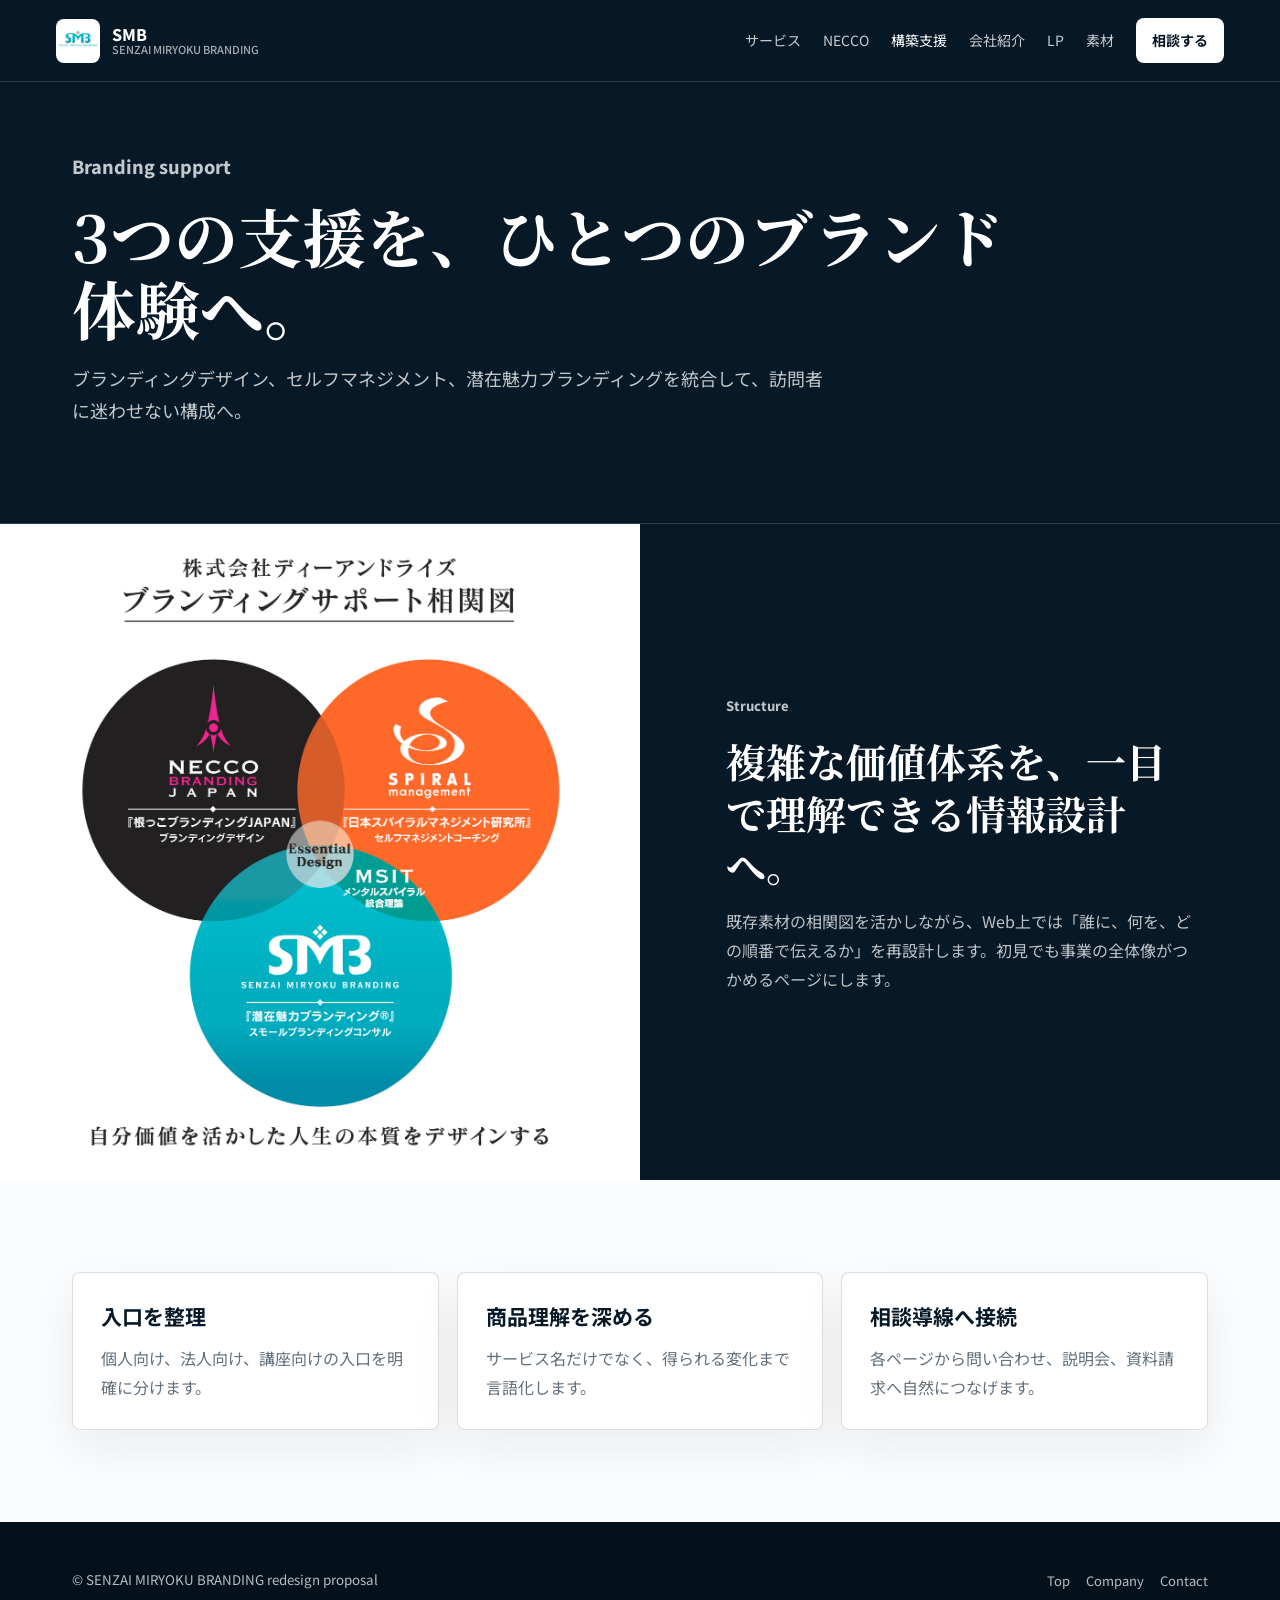
==== branding-support.html @ bba4ee18 "Create premium branding redesign site" ====
<!doctype html>
<html lang="ja">
<head>
  <meta charset="utf-8">
  <meta name="viewport" content="width=device-width, initial-scale=1">
  <title>ブランディング構築支援 | 潜在魅力ブランディング</title>
  <meta name="description" content="NECCO、SPIRAL、SMBを統合したブランディング構築支援の紹介ページ。">
  <link rel="preconnect" href="https://fonts.googleapis.com"><link rel="preconnect" href="https://fonts.gstatic.com" crossorigin>
  <link href="https://fonts.googleapis.com/css2?family=Noto+Sans+JP:wght@400;500;700;800&family=Noto+Serif+JP:wght@600;700&display=swap" rel="stylesheet">
  <link rel="stylesheet" href="assets/css/styles.css">
</head>
<body>
  <header class="site-header">
    <a class="brand" href="index.html"><img src="assets/img/smb-logo.jpg" alt=""><span>SMB<small>SENZAI MIRYOKU BRANDING</small></span></a>
    <button class="nav-toggle" type="button" aria-label="メニューを開く" aria-expanded="false"><span></span><span></span><span></span></button>
    <nav class="nav" aria-label="メインナビゲーション"><a href="service.html">サービス</a><a href="necco-branding.html">NECCO</a><a aria-current="page" href="branding-support.html">構築支援</a><a href="company.html">会社紹介</a><a href="landing.html">LP</a><a href="creative.html">素材</a><a class="nav-cta" href="contact.html">相談する</a></nav>
  </header>
  <main>
    <section class="page-hero">
      <div class="section-inner">
        <p class="eyebrow">Branding support</p>
        <h1>3つの支援を、ひとつのブランド体験へ。</h1>
        <p>ブランディングデザイン、セルフマネジメント、潜在魅力ブランディングを統合して、訪問者に迷わせない構成へ。</p>
      </div>
    </section>
    <section class="feature-band">
      <div class="feature-media"><img src="assets/img/branding-support.png" alt="ブランディングサポート相関図"></div>
      <div class="feature-copy">
        <p class="eyebrow">Structure</p>
        <h2>複雑な価値体系を、一目で理解できる情報設計へ。</h2>
        <p>既存素材の相関図を活かしながら、Web上では「誰に、何を、どの順番で伝えるか」を再設計します。初見でも事業の全体像がつかめるページにします。</p>
      </div>
    </section>
    <section class="section">
      <div class="section-inner grid cols-3">
        <article class="card"><div class="card-body"><h3>入口を整理</h3><p>個人向け、法人向け、講座向けの入口を明確に分けます。</p></div></article>
        <article class="card"><div class="card-body"><h3>商品理解を深める</h3><p>サービス名だけでなく、得られる変化まで言語化します。</p></div></article>
        <article class="card"><div class="card-body"><h3>相談導線へ接続</h3><p>各ページから問い合わせ、説明会、資料請求へ自然につなげます。</p></div></article>
      </div>
    </section>
  </main>
  <footer class="footer"><div class="footer-inner"><small>© SENZAI MIRYOKU BRANDING redesign proposal</small><nav><a href="index.html">Top</a><a href="company.html">Company</a><a href="contact.html">Contact</a></nav></div></footer>
  <script src="assets/js/main.js"></script>
</body>
</html>
---- assets/css/styles.css ----
:root {
  --ink: #071927;
  --ink-2: #0d2b40;
  --blue: #0a78a6;
  --cyan: #12b8c6;
  --mint: #58d3bd;
  --coral: #ff5b4c;
  --cream: #f7f2e8;
  --paper: #fbfcfd;
  --line: rgba(7, 25, 39, 0.14);
  --line-dark: rgba(255, 255, 255, 0.16);
  --muted: #61707b;
  --max: 1180px;
  --shadow: 0 24px 70px rgba(7, 25, 39, 0.16);
}

* {
  box-sizing: border-box;
}

html {
  scroll-behavior: smooth;
}

body {
  margin: 0;
  color: var(--ink);
  background: var(--paper);
  font-family: "Noto Sans JP", system-ui, -apple-system, BlinkMacSystemFont, "Segoe UI", sans-serif;
  line-height: 1.8;
  overflow-x: hidden;
}

img {
  display: block;
  max-width: 100%;
}

a {
  color: inherit;
  text-decoration: none;
}

.site-header {
  position: fixed;
  inset: 0 0 auto;
  z-index: 20;
  display: flex;
  align-items: center;
  justify-content: space-between;
  gap: 24px;
  padding: 18px clamp(18px, 5vw, 56px);
  color: #fff;
  background: rgba(7, 25, 39, 0.62);
  border-bottom: 1px solid var(--line-dark);
  backdrop-filter: blur(16px);
}

.brand {
  display: flex;
  align-items: center;
  gap: 12px;
  font-weight: 800;
  line-height: 1.1;
}

.brand img {
  width: 44px;
  height: 44px;
  border-radius: 8px;
  object-fit: cover;
  background: #fff;
}

.brand small {
  display: block;
  color: rgba(255, 255, 255, 0.64);
  font-size: 11px;
  font-weight: 500;
}

.nav-toggle {
  display: none;
  width: 42px;
  height: 42px;
  border: 1px solid var(--line-dark);
  color: #fff;
  background: transparent;
}

.nav-toggle span {
  display: block;
  width: 18px;
  height: 1px;
  margin: 5px auto;
  background: currentColor;
}

.nav {
  display: flex;
  align-items: center;
  gap: 22px;
  color: rgba(255, 255, 255, 0.78);
  font-size: 14px;
}

.nav a:hover,
.nav a[aria-current="page"] {
  color: #fff;
}

.nav-cta {
  padding: 10px 16px;
  color: #061826;
  background: #fff;
  border-radius: 8px;
  font-weight: 700;
}

.hero {
  min-height: 100svh;
  position: relative;
  display: flex;
  align-items: center;
  color: #fff;
  background: var(--ink) url("../img/hero-brand-system.png") center / cover no-repeat;
  padding: 120px clamp(20px, 6vw, 72px) 72px;
}

.hero::before {
  content: "";
  position: absolute;
  inset: 0;
  background:
    linear-gradient(90deg, rgba(6, 24, 38, 0.96) 0%, rgba(6, 24, 38, 0.86) 38%, rgba(6, 24, 38, 0.18) 100%),
    linear-gradient(180deg, rgba(6, 24, 38, 0.25), rgba(6, 24, 38, 0.76));
}

.hero-inner {
  position: relative;
  width: min(760px, 100%);
}

.eyebrow {
  color: var(--mint);
  font-size: 13px;
  font-weight: 800;
  margin: 0 0 18px;
}

.hero h1,
.page-hero h1 {
  margin: 0;
  font-family: "Noto Serif JP", serif;
  font-size: 64px;
  line-height: 1.12;
  font-weight: 700;
}

.hero-lead {
  max-width: 620px;
  margin: 28px 0 0;
  color: rgba(255, 255, 255, 0.84);
  font-size: 18px;
}

.hero-actions,
.section-actions {
  display: flex;
  flex-wrap: wrap;
  gap: 12px;
  margin-top: 34px;
}

.button {
  display: inline-flex;
  align-items: center;
  justify-content: center;
  min-height: 50px;
  padding: 0 22px;
  border-radius: 8px;
  font-weight: 800;
  border: 1px solid transparent;
}

.button.primary {
  color: #052235;
  background: #fff;
}

.button.secondary {
  color: #fff;
  border-color: rgba(255, 255, 255, 0.34);
}

.button.dark {
  color: #fff;
  background: var(--ink);
}

.hero-metrics {
  display: grid;
  grid-template-columns: repeat(3, 1fr);
  gap: 1px;
  max-width: 720px;
  margin-top: 48px;
  background: var(--line-dark);
  border: 1px solid var(--line-dark);
}

.hero-metrics div {
  min-height: 92px;
  padding: 18px;
  background: rgba(6, 24, 38, 0.64);
}

.hero-metrics strong {
  display: block;
  font-size: 24px;
  line-height: 1;
}

.hero-metrics span {
  display: block;
  margin-top: 8px;
  color: rgba(255, 255, 255, 0.68);
  font-size: 12px;
}

main {
  background: var(--paper);
}

.section {
  padding: 92px clamp(20px, 6vw, 72px);
}

.section.dark {
  color: #fff;
  background: var(--ink);
}

.section.soft {
  background: #eef7f8;
}

.section-inner {
  max-width: var(--max);
  margin: 0 auto;
}

.section-head {
  display: grid;
  grid-template-columns: minmax(0, 0.82fr) minmax(280px, 0.58fr);
  gap: 42px;
  align-items: end;
  margin-bottom: 42px;
}

.section-title {
  margin: 0;
  font-family: "Noto Serif JP", serif;
  font-size: 42px;
  line-height: 1.28;
}

.section-copy {
  margin: 0;
  color: var(--muted);
}

.dark .section-copy {
  color: rgba(255, 255, 255, 0.72);
}

.grid {
  display: grid;
  gap: 18px;
}

.grid.cols-3 {
  grid-template-columns: repeat(3, 1fr);
}

.grid.cols-2 {
  grid-template-columns: repeat(2, 1fr);
}

.card {
  border: 1px solid var(--line);
  border-radius: 8px;
  background: #fff;
  box-shadow: 0 18px 48px rgba(7, 25, 39, 0.07);
  overflow: hidden;
}

.card.dark-card {
  color: #fff;
  background: rgba(255, 255, 255, 0.06);
  border-color: var(--line-dark);
  box-shadow: none;
}

.card-body {
  padding: 28px;
}

.card h3 {
  margin: 0 0 12px;
  font-size: 21px;
  line-height: 1.45;
}

.card p {
  margin: 0;
  color: var(--muted);
}

.dark-card p {
  color: rgba(255, 255, 255, 0.72);
}

.card figure {
  margin: 0;
  height: 220px;
  background: #f4f7f8;
}

.card figure img {
  width: 100%;
  height: 100%;
  object-fit: contain;
  padding: 18px;
}

.feature-band {
  display: grid;
  grid-template-columns: 1fr 1fr;
  min-height: 520px;
  background: var(--ink);
  color: #fff;
}

.feature-media {
  min-height: 520px;
  background: #fff;
}

.feature-media img {
  width: 100%;
  height: 100%;
  object-fit: contain;
}

.feature-copy {
  display: flex;
  flex-direction: column;
  justify-content: center;
  padding: clamp(42px, 7vw, 86px);
}

.feature-copy h2 {
  margin: 0;
  font-family: "Noto Serif JP", serif;
  font-size: 40px;
  line-height: 1.3;
}

.feature-copy p {
  color: rgba(255, 255, 255, 0.74);
}

.timeline {
  display: grid;
  gap: 12px;
}

.timeline-item {
  display: grid;
  grid-template-columns: 92px 1fr;
  gap: 18px;
  align-items: start;
  padding: 22px;
  border: 1px solid var(--line);
  border-radius: 8px;
  background: #fff;
}

.timeline-item strong {
  color: var(--blue);
}

.quote {
  padding: 48px;
  color: #fff;
  background: var(--ink-2);
  border-left: 8px solid var(--coral);
  border-radius: 8px;
  font-family: "Noto Serif JP", serif;
  font-size: 28px;
  line-height: 1.7;
}

.page-hero {
  padding: 150px clamp(20px, 6vw, 72px) 78px;
  color: #fff;
  background: var(--ink);
  border-bottom: 1px solid var(--line-dark);
}

.page-hero .section-inner {
  max-width: 960px;
  margin: 0;
}

.page-hero p {
  max-width: 760px;
  color: rgba(255, 255, 255, 0.76);
  font-size: 18px;
}

.logo-row {
  display: grid;
  grid-template-columns: repeat(4, 1fr);
  gap: 14px;
}

.logo-tile {
  display: flex;
  align-items: center;
  justify-content: center;
  min-height: 150px;
  padding: 18px;
  background: #fff;
  border: 1px solid var(--line);
  border-radius: 8px;
}

.logo-tile img {
  max-height: 108px;
  object-fit: contain;
}

.split {
  display: grid;
  grid-template-columns: minmax(0, 0.85fr) minmax(320px, 0.55fr);
  gap: 34px;
  align-items: start;
}

.panel {
  padding: 30px;
  border: 1px solid var(--line);
  border-radius: 8px;
  background: #fff;
}

.check-list {
  display: grid;
  gap: 12px;
  margin: 22px 0 0;
  padding: 0;
  list-style: none;
}

.check-list li {
  padding-left: 28px;
  position: relative;
}

.check-list li::before {
  content: "";
  position: absolute;
  top: 0.78em;
  left: 0;
  width: 14px;
  height: 2px;
  background: var(--coral);
}

.footer {
  padding: 46px clamp(20px, 6vw, 72px);
  color: rgba(255, 255, 255, 0.72);
  background: #04111b;
}

.footer-inner {
  max-width: var(--max);
  margin: 0 auto;
  display: flex;
  align-items: center;
  justify-content: space-between;
  gap: 18px;
}

.footer nav {
  display: flex;
  flex-wrap: wrap;
  gap: 16px;
  font-size: 13px;
}

@media (max-width: 920px) {
  .nav-toggle {
    display: block;
  }

  .nav {
    position: fixed;
    inset: 80px 16px auto;
    display: none;
    flex-direction: column;
    align-items: stretch;
    padding: 18px;
    background: rgba(7, 25, 39, 0.96);
    border: 1px solid var(--line-dark);
    border-radius: 8px;
  }

  .nav.is-open {
    display: flex;
  }

  .hero {
    min-height: auto;
    padding-top: 126px;
  }

  .hero h1,
  .page-hero h1 {
    font-size: 42px;
  }

  .hero-metrics,
  .section-head,
  .grid.cols-3,
  .grid.cols-2,
  .feature-band,
  .split,
  .logo-row {
    grid-template-columns: 1fr;
  }

  .feature-media,
  .feature-band {
    min-height: auto;
  }

  .feature-media {
    padding: 20px;
  }
}

@media (max-width: 560px) {
  .site-header {
    padding: 14px 16px;
  }

  .brand small {
    display: none;
  }

  .hero {
    padding-inline: 18px;
  }

  .section {
    padding: 68px 18px;
  }

  .section-title,
  .feature-copy h2 {
    font-size: 31px;
  }

  .hero-metrics {
    grid-template-columns: 1fr;
  }

  .quote {
    padding: 28px;
    font-size: 22px;
  }
}
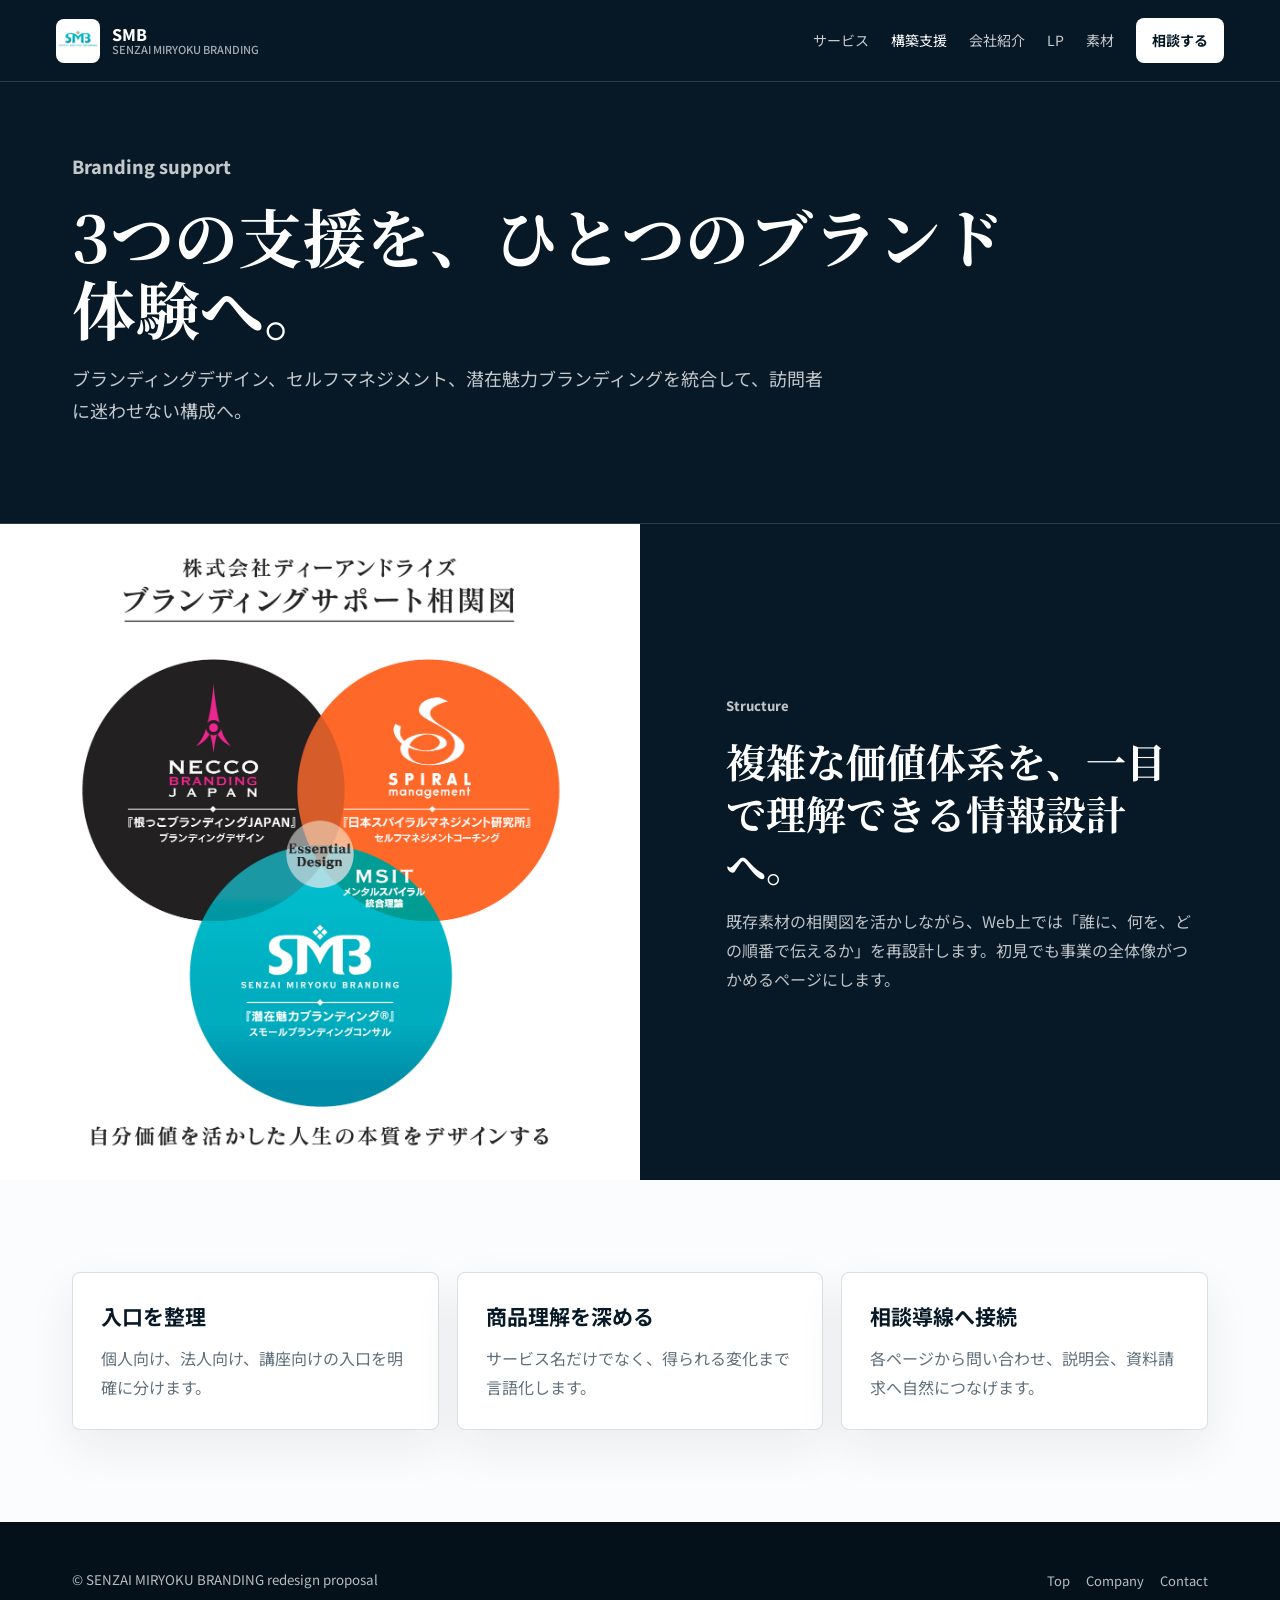
==== commit 229e9531: "Align site to seven page scope" ====
--- a/branding-support.html
+++ b/branding-support.html
@@ -13,7 +13,7 @@
   <header class="site-header">
     <a class="brand" href="index.html"><img src="assets/img/smb-logo.jpg" alt=""><span>SMB<small>SENZAI MIRYOKU BRANDING</small></span></a>
     <button class="nav-toggle" type="button" aria-label="メニューを開く" aria-expanded="false"><span></span><span></span><span></span></button>
-    <nav class="nav" aria-label="メインナビゲーション"><a href="service.html">サービス</a><a href="necco-branding.html">NECCO</a><a aria-current="page" href="branding-support.html">構築支援</a><a href="company.html">会社紹介</a><a href="landing.html">LP</a><a href="creative.html">素材</a><a class="nav-cta" href="contact.html">相談する</a></nav>
+    <nav class="nav" aria-label="メインナビゲーション"><a href="service.html">サービス</a><a aria-current="page" href="branding-support.html">構築支援</a><a href="company.html">会社紹介</a><a href="landing.html">LP</a><a href="creative.html">素材</a><a class="nav-cta" href="contact.html">相談する</a></nav>
   </header>
   <main>
     <section class="page-hero">
